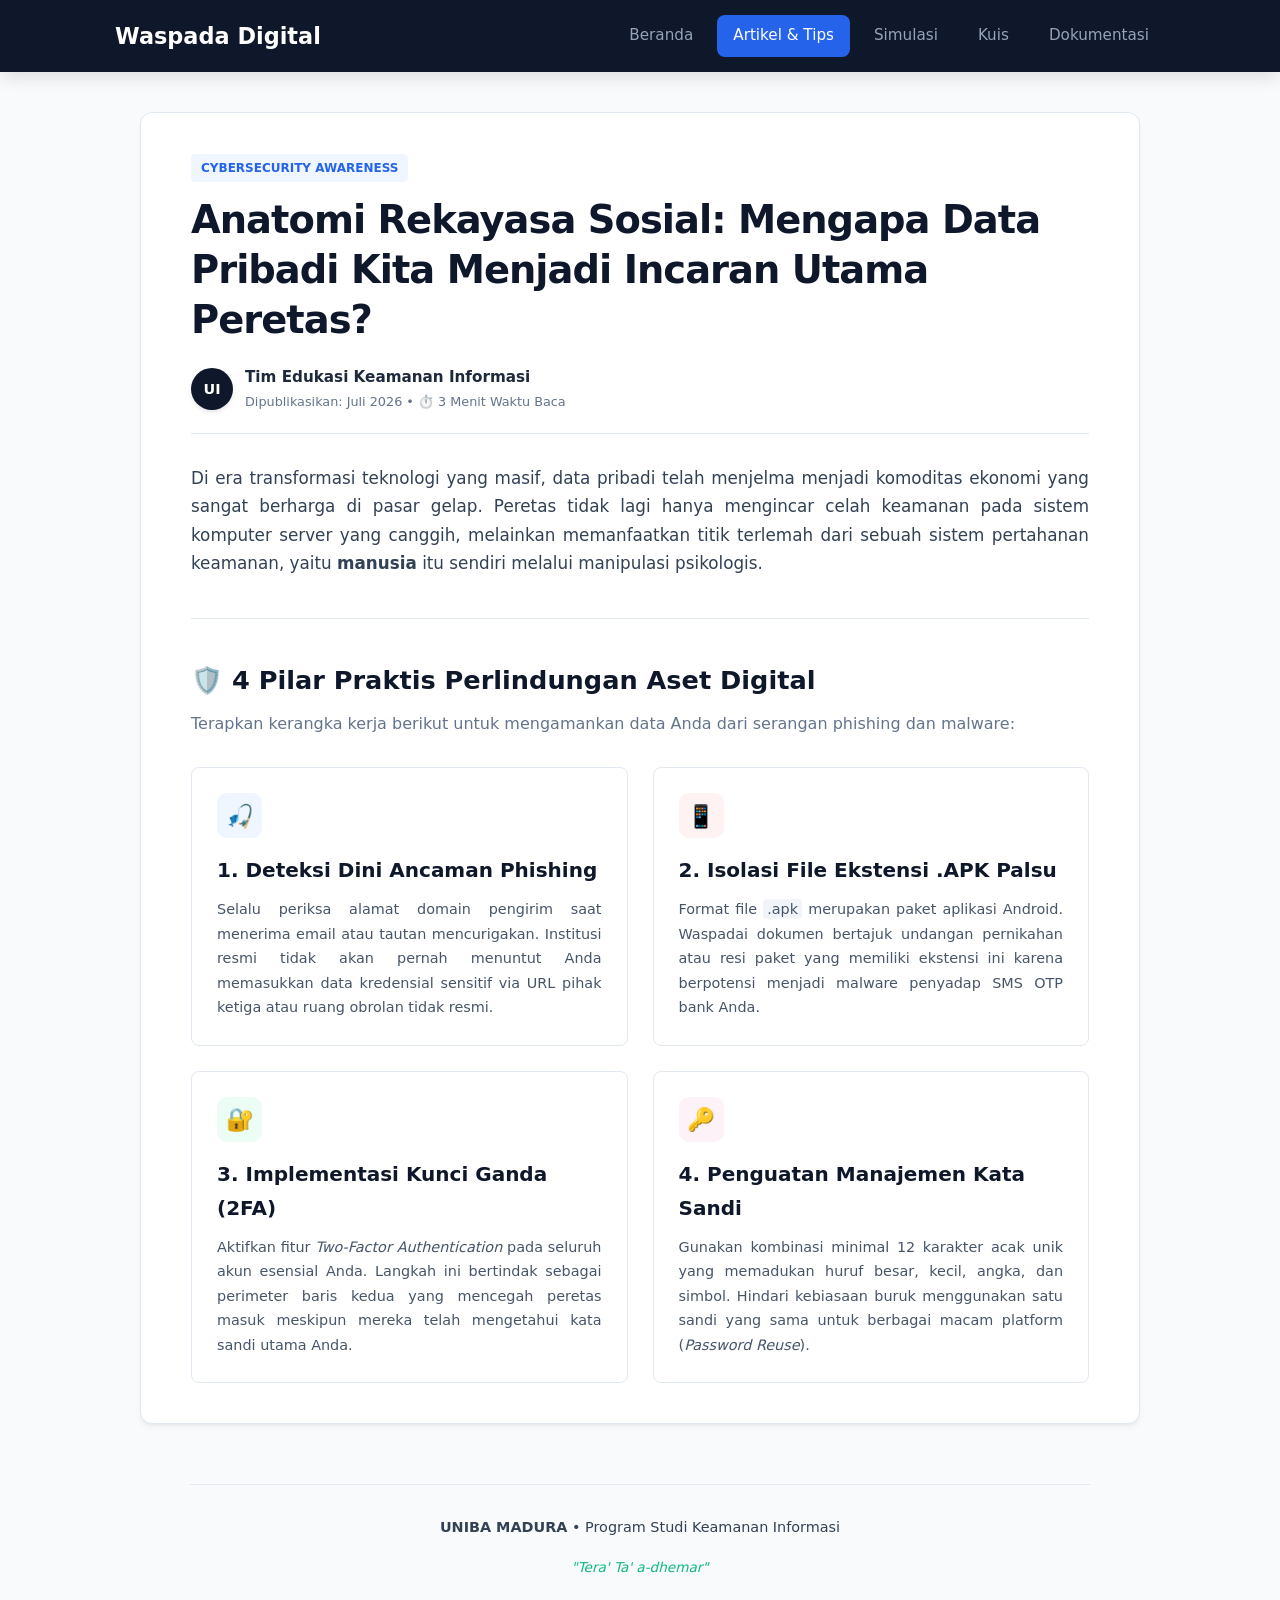
==== artikel.html @ a996fa4a "Add files via upload" ====
<!DOCTYPE html>
<html lang="id">
<head>
    <meta charset="UTF-8">
    <meta name="viewport" content="width=device-width, initial-scale=1.0">
    <title>Artikel Edukasi - Waspada Digital</title>
    <link rel="stylesheet" href="css/style.css">
    <style>
        /* Gaya tambahan khusus untuk detail ornamen artikel */
        .author-box {
            display: flex;
            align-items: center;
            gap: 12px;
            margin: 20px 0 30px 0;
            padding-bottom: 20px;
            border-bottom: 1px solid var(--border-color);
        }
        .author-avatar {
            width: 42px;
            height: 42px;
            background: var(--primary);
            color: white;
            border-radius: 50%;
            display: flex;
            align-items: center;
            justify-content: center;
            font-weight: 700;
            font-size: 0.9rem;
            box-shadow: 0 2px 4px rgba(0,0,0,0.1);
        }
        .author-info h5 {
            margin: 0;
            color: var(--text-main);
            font-size: 0.95rem;
            font-weight: 600;
        }
        .author-info p {
            margin: 0;
            color: var(--text-muted);
            font-size: 0.8rem;
        }
        .badge-category {
            background-color: #eff6ff;
            color: var(--accent);
            padding: 4px 10px;
            border-radius: 4px;
            font-size: 0.75rem;
            font-weight: 600;
            display: inline-block;
            margin-bottom: 8px;
        }
        .icon-circle {
            width: 45px;
            height: 45px;
            border-radius: 10px;
            display: flex;
            align-items: center;
            justify-content: center;
            font-size: 1.4rem;
            margin-bottom: 15px;
        }
    </style>
</head>
<body>

    <header>
        <div class="nav-container">
            <h2>Waspada Digital</h2>
            <nav>
                <a href="index.html">Beranda</a>
                <a href="artikel.html" class="active">Artikel & Tips</a>
                <a href="simulasi.html">Simulasi</a>
                <a href="kuis.html">Kuis</a>
                <a href="dokumentasi.html">Dokumentasi</a>
            </nav>
        </div>
    </header>

    <main style="max-width: 1000px; padding: 40px 50px;">
        
        <!-- Header Artikel Utama -->
        <span class="badge-category">CYBERSECURITY AWARENESS</span>
        <h1 style="font-size: 2.4rem; line-height: 1.3; margin-top: 5px;">
            Anatomi Rekayasa Sosial: Mengapa Data Pribadi Kita Menjadi Incaran Utama Peretas?
        </h1>

        <!-- Poin No 1: Profil Kreator / Penulis / Author Meta Card -->
        <div class="author-box">
            <div class="author-avatar">UI</div> <!-- Inisial Kampus / Penulis -->
            <div class="author-info">
                <h5>Tim Edukasi Keamanan Informasi</h5>
                <p>Dipublikasikan: Juli 2026 &bull; ⏱️ 3 Menit Waktu Baca</p>
            </div>
        </div>

        <p style="text-align: justify; font-size: 1.05rem; color: #334155; margin-bottom: 25px;">
            Di era transformasi teknologi yang masif, data pribadi telah menjelma menjadi komoditas ekonomi yang sangat berharga di pasar gelap. Peretas tidak lagi hanya mengincar celah keamanan pada sistem komputer server yang canggih, melainkan memanfaatkan titik terlemah dari sebuah sistem pertahanan keamanan, yaitu <b>manusia</b> itu sendiri melalui manipulasi psikologis.
        </p>

        <hr style="margin: 40px 0;">

        <h2 style="font-size: 1.6rem; margin-bottom: 8px;">🛡️ 4 Pilar Praktis Perlindungan Aset Digital</h2>
        <p style="color: var(--text-muted); margin-bottom: 30px;">Terapkan kerangka kerja berikut untuk mengamankan data Anda dari serangan phishing dan malware:</p>

        <!-- Grid Tips dengan Sentuhan Ornamen Ikon Visual Medsos Modern -->
        <div class="tips-grid" style="display: grid; grid-template-columns: repeat(auto-fit, minmax(400px, 1fr)); gap: 25px;">
            
            <!-- Kartu 1 -->
            <div class="card" style="display: flex; flex-direction: column; justify-content: space-between;">
                <div>
                    <div class="icon-circle" style="background-color: #eff6ff; color: #2563eb;">🎣</div>
                    <h3 style="margin-bottom: 10px;">1. Deteksi Dini Ancaman Phishing</h3>
                    <p style="font-size: 0.9rem; text-align: justify; color: #475569; margin: 0;">
                        Selalu periksa alamat domain pengirim saat menerima email atau tautan mencurigakan. Institusi resmi tidak akan pernah menuntut Anda memasukkan data kredensial sensitif via URL pihak ketiga atau ruang obrolan tidak resmi.
                    </p>
                </div>
            </div>

            <!-- Kartu 2 -->
            <div class="card" style="display: flex; flex-direction: column; justify-content: space-between;">
                <div>
                    <div class="icon-circle" style="background-color: #fef2f2; color: #dc2626;">📱</div>
                    <h3 style="margin-bottom: 10px;">2. Isolasi File Ekstensi .APK Palsu</h3>
                    <p style="font-size: 0.9rem; text-align: justify; color: #475569; margin: 0;">
                        Format file <code style="background: #f1f5f9; padding: 2px 4px; border-radius: 4px;">.apk</code> merupakan paket aplikasi Android. Waspadai dokumen bertajuk undangan pernikahan atau resi paket yang memiliki ekstensi ini karena berpotensi menjadi malware penyadap SMS OTP bank Anda.
                    </p>
                </div>
            </div>

            <!-- Kartu 3 -->
            <div class="card" style="display: flex; flex-direction: column; justify-content: space-between;">
                <div>
                    <div class="icon-circle" style="background-color: #ecfdf5; color: #059669;">🔐</div>
                    <h3 style="margin-bottom: 10px;">3. Implementasi Kunci Ganda (2FA)</h3>
                    <p style="font-size: 0.9rem; text-align: justify; color: #475569; margin: 0;">
                        Aktifkan fitur <i>Two-Factor Authentication</i> pada seluruh akun esensial Anda. Langkah ini bertindak sebagai perimeter baris kedua yang mencegah peretas masuk meskipun mereka telah mengetahui kata sandi utama Anda.
                    </p>
                </div>
            </div>

            <!-- Kartu 4 -->
            <div class="card" style="display: flex; flex-direction: column; justify-content: space-between;">
                <div>
                    <div class="icon-circle" style="background-color: #fdf2f8; color: #db2777;">🔑</div>
                    <h3 style="margin-bottom: 10px;">4. Penguatan Manajemen Kata Sandi</h3>
                    <p style="font-size: 0.9rem; text-align: justify; color: #475569; margin: 0;">
                        Gunakan kombinasi minimal 12 karakter acak unik yang memadukan huruf besar, kecil, angka, dan simbol. Hindari kebiasaan buruk menggunakan satu sandi yang sama untuk berbagai macam platform (<i>Password Reuse</i>).
                    </p>
                </div>
            </div>

        </div>
    </main>

    <footer>
        <p><b>UNIBA MADURA</b> &bull; Program Studi Keamanan Informasi</p>
        <p style="font-style: italic; color: var(--success); font-size: 0.85rem; margin-top: 5px;">"Tera' Ta' a-dhemar"</p>
    </footer>

</body>
</html>
---- css/style.css ----
/* --- Core Variables & Design Tokens --- */
:root {
    --bg-primary: #f8fafc;
    --bg-surface: #ffffff;
    --text-main: #1e293b;
    --text-muted: #64748b;
    --primary: #0f172a;       /* Deep Slate/Navy */
    --accent: #2563eb;        /* Electric Blue */
    --success: #10b981;       /* Emerald Green */
    --danger: #ef4444;        /* Crimson Red */
    --border-color: #e2e8f0;
    --radius-lg: 12px;
    --radius-md: 8px;
    --shadow: 0 4px 6px -1px rgb(0 0 0 / 0.05), 0 2px 4px -2px rgb(0 0 0 / 0.05);
    --transition: all 0.25s cubic-bezier(0.4, 0, 0.2, 1);
}

/* --- Base Reset --- */
* {
    margin: 0;
    padding: 0;
    box-sizing: border-box;
    font-family: 'Inter', system-ui, -apple-system, sans-serif;
}

body {
    background-color: var(--bg-primary);
    color: var(--text-main);
    line-height: 1.7;
    padding-bottom: 60px;
}

/* --- Header & Navigation (Proper Navbar) --- */
header {
    background-color: var(--primary);
    padding: 0;
    position: sticky;
    top: 0;
    z-index: 100;
    box-shadow: 0 10px 15px -3px rgb(0 0 0 / 0.1);
}

.nav-container {
    max-width: 1100px;
    margin: 0 auto;
    display: flex;
    justify-content: space-between;
    align-items: center;
    padding: 15px 25px;
}

header h2 {
    color: #ffffff;
    font-size: 1.4rem;
    font-weight: 700;
    margin: 0;
}

nav {
    display: flex;
    gap: 8px;
}

nav a {
    color: #94a3b8;
    text-decoration: none;
    font-size: 0.95rem;
    font-weight: 500;
    padding: 8px 16px;
    border-radius: var(--radius-md);
    transition: var(--transition);
}

nav a:hover {
    color: #ffffff;
    background-color: rgba(255, 255, 255, 0.05);
}

/* Penanda halaman aktif */
nav a.active, nav a b {
    color: #ffffff !important;
    background-color: var(--accent) !important;
    font-weight: 500;
}

/* --- Layout Main Box (Proper Card Layout) --- */
main {
    background: var(--bg-surface);
    max-width: 900px;
    margin: 40px auto;
    padding: 40px;
    border-radius: var(--radius-lg);
    border: 1px solid var(--border-color);
    box-shadow: var(--shadow);
}

/* --- Typography & Elements --- */
h1 {
    font-size: 2.2rem;
    font-weight: 800;
    color: var(--primary);
    letter-spacing: -0.025em;
}

h2 {
    font-size: 1.6rem;
    font-weight: 700;
    color: var(--primary);
}

h3 {
    font-size: 1.25rem;
    font-weight: 600;
    color: var(--primary);
}

p {
    color: #334155;
    margin-bottom: 1rem;
}

hr {
    border: 0;
    height: 1px;
    background: var(--border-color);
    margin: 30px 0;
}

/* --- Buttons & UI Controls --- */
button, .btn {
    display: inline-block;
    background-color: var(--accent);
    color: #ffffff;
    padding: 12px 24px;
    font-size: 0.95rem;
    font-weight: 600;
    border: none;
    border-radius: var(--radius-md);
    cursor: pointer;
    transition: var(--transition);
    text-decoration: none;
    box-shadow: 0 4px 6px -1px rgba(37, 99, 235, 0.2);
}

button:hover, .btn:hover {
    transform: translateY(-2px);
    box-shadow: 0 10px 15px -3px rgba(37, 99, 235, 0.3);
    filter: brightness(1.1);
}

button:active, .btn:active {
    transform: translateY(0);
}

/* --- Grid System & Features (Untuk Beranda & Tips) --- */
.features-grid, .tips-grid {
    display: grid;
    grid-template-columns: repeat(auto-fit, minmax(250px, 11fr));
    gap: 20px;
    margin-top: 25px;
}

.card {
    background: var(--bg-surface);
    padding: 25px;
    border: 1px solid var(--border-color);
    border-radius: var(--radius-md);
    transition: var(--transition);
}

.card:hover {
    transform: translateY(-4px);
    box-shadow: 0 20px 25px -5px rgb(0 0 0 / 0.05);
    border-color: #cbd5e1;
}

/* --- Footer --- */
footer {
    max-width: 900px;
    margin: 60px auto 0 auto;
    padding: 30px 20px;
    border-top: 1px solid var(--border-color);
    text-align: center;
    color: var(--text-muted);
    font-size: 0.9rem;
}

/* --- Responsive Layout Breakpoints --- */
@media (max-width: 768px) {
    .nav-container {
        flex-direction: column;
        gap: 15px;
    }
    
    main {
        margin: 20px;
        padding: 20px;
    }
    
    nav {
        width: 100%;
        justify-content: center;
        flex-wrap: wrap;
    }
}

.option-btn {
    display: block;
    width: 100%;
    padding: 14px 20px;
    margin: 12px 0;
    background: #ffffff;
    border: 2px solid #e2e8f0;
    border-radius: 8px;
    text-align: left;
    font-size: 1rem;
    color: #1e293b; /* <--- TAMBAHKAN BARIS INI AGAR TEKS WARNA GELAP */
    cursor: pointer;
    transition: all 0.2s ease;
}
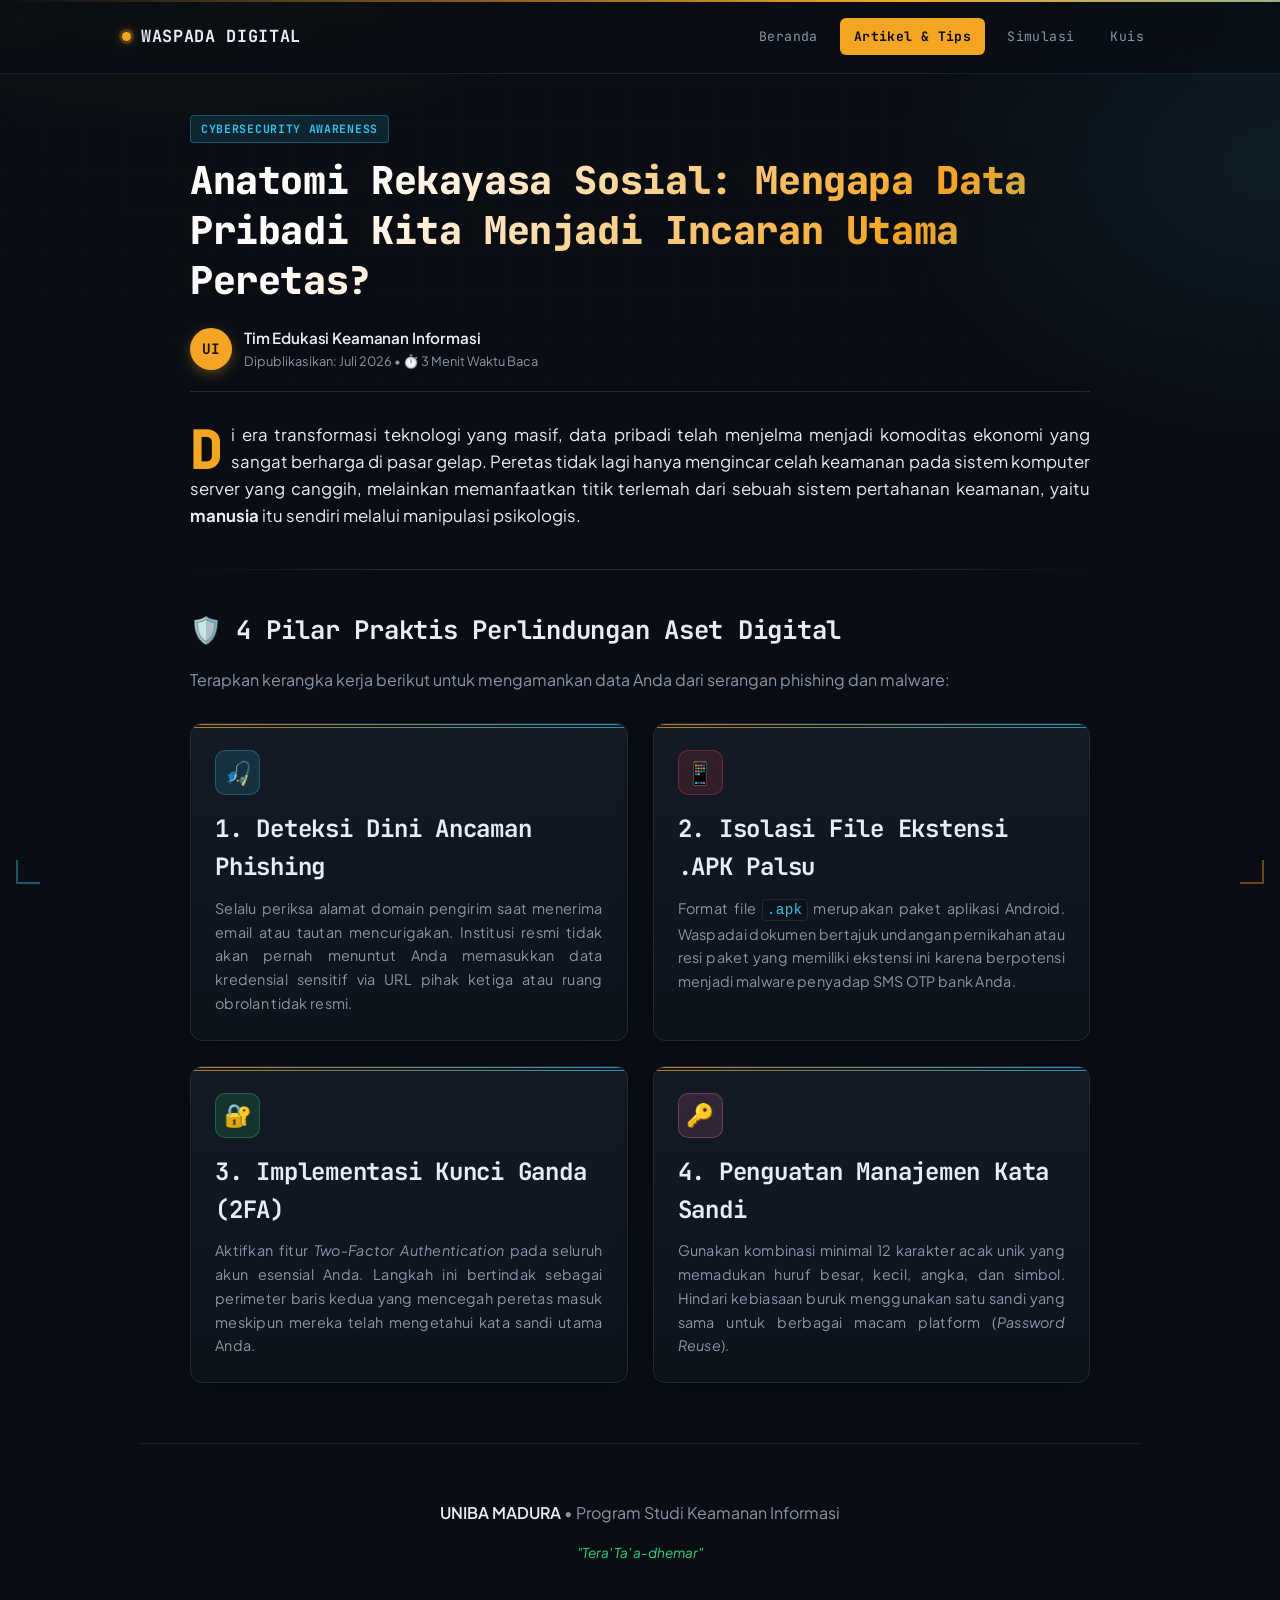
==== commit 66ce209a: "Update artikel.html" ====
--- a/artikel.html
+++ b/artikel.html
@@ -4,8 +4,535 @@
     <meta charset="UTF-8">
     <meta name="viewport" content="width=device-width, initial-scale=1.0">
     <title>Artikel Edukasi - Waspada Digital</title>
-    <link rel="stylesheet" href="css/style.css">
-    <style>
+        <style>
+/* ====== Base site styles (embedded for guaranteed rendering) ====== */
+/* ==========================================================================
+   Waspada Digital — Security Awareness Platform
+   Design language: Security Operations Center at night.
+   Near-black backdrop, amber alert accent, cyan "signal" accent,
+   monospace display type for a terminal/log-console feel.
+   ========================================================================== */
+
+@import url('https://fonts.googleapis.com/css2?family=JetBrains+Mono:wght@400;500;600;700;800&family=Plus+Jakarta+Sans:wght@400;500;600;700;800&display=swap');
+
+:root {
+  /* -- Color tokens -- */
+  --bg: #0a0e14;
+  --bg-elevated: #10151d;
+  --bg-card: #131a24;
+  --bg-soft: #0d131b;
+
+  --text: #e7edf5;
+  --text-muted: #8896a8;
+  --text-faint: #5b6779;
+
+  --primary: #f5a524;      /* amber — alert / signature accent */
+  --primary-dim: #b9791a;
+  --accent: #35c1ea;       /* cyan — "digital signal" */
+  --danger: #ef4459;
+  --success: #2fd47c;
+
+  --border-color: #202938;
+  --border-soft: #182130;
+
+  --radius-sm: 6px;
+  --radius-md: 12px;
+  --radius-lg: 20px;
+
+  --font-display: 'JetBrains Mono', ui-monospace, monospace;
+  --font-body: 'Plus Jakarta Sans', -apple-system, BlinkMacSystemFont, 'Segoe UI', sans-serif;
+
+  --shadow-glow: 0 0 0 1px rgba(245, 165, 36, 0.12), 0 12px 40px -12px rgba(0, 0, 0, 0.6);
+  --shadow-card: 0 1px 0 rgba(255, 255, 255, 0.03) inset, 0 10px 30px -14px rgba(0, 0, 0, 0.7);
+
+  /* aliases used by page-specific inline style blocks */
+  --text-main: var(--text);
+  --text-secondary: var(--text-muted);
+}
+
+@media (prefers-reduced-motion: reduce) {
+  *, *::before, *::after {
+    animation-duration: 0.001ms !important;
+    animation-iteration-count: 1 !important;
+    transition-duration: 0.001ms !important;
+    scroll-behavior: auto !important;
+  }
+}
+
+* { box-sizing: border-box; }
+
+html { scroll-behavior: smooth; }
+
+body {
+  margin: 0;
+  background:
+    radial-gradient(ellipse 900px 500px at 15% -10%, rgba(245, 165, 36, 0.10), transparent 60%),
+    radial-gradient(ellipse 700px 500px at 100% 10%, rgba(53, 193, 234, 0.08), transparent 55%),
+    linear-gradient(var(--bg), var(--bg));
+  background-color: var(--bg);
+  color: var(--text);
+  font-family: var(--font-body);
+  font-size: 16px;
+  line-height: 1.6;
+  -webkit-font-smoothing: antialiased;
+  position: relative;
+}
+
+/* faint circuit-grid texture */
+body::before {
+  content: "";
+  position: fixed;
+  inset: 0;
+  pointer-events: none;
+  z-index: 0;
+  opacity: 0.35;
+  background-image:
+    linear-gradient(rgba(148, 163, 184, 0.045) 1px, transparent 1px),
+    linear-gradient(90deg, rgba(148, 163, 184, 0.045) 1px, transparent 1px);
+  background-size: 42px 42px;
+  mask-image: radial-gradient(ellipse 90% 60% at 50% 0%, black 40%, transparent 100%);
+}
+
+/* HUD corner-bracket frame — the page's signature element, evokes a live
+   monitoring console watching over the content */
+body::after {
+  content: "";
+  position: fixed;
+  inset: 16px;
+  pointer-events: none;
+  z-index: 3;
+  opacity: 0.4;
+  background-repeat: no-repeat;
+  background-image:
+    linear-gradient(var(--primary), var(--primary)), linear-gradient(var(--primary), var(--primary)),
+    linear-gradient(var(--accent), var(--accent)),  linear-gradient(var(--accent), var(--accent)),
+    linear-gradient(var(--accent), var(--accent)),  linear-gradient(var(--accent), var(--accent)),
+    linear-gradient(var(--primary), var(--primary)), linear-gradient(var(--primary), var(--primary));
+  background-size:
+    24px 2px, 2px 24px,
+    24px 2px, 2px 24px,
+    24px 2px, 2px 24px,
+    24px 2px, 2px 24px;
+  background-position:
+    top left, top left,
+    top right, top right,
+    bottom left, bottom left,
+    bottom right, bottom right;
+}
+
+@media (max-width: 640px) {
+  body::after { display: none; }
+}
+
+h1, h2, h3, h4, h5, h6 {
+  font-family: var(--font-display);
+  font-weight: 700;
+  letter-spacing: -0.01em;
+  color: var(--text);
+  margin: 0 0 0.5em 0;
+}
+
+p { color: var(--text-muted); }
+
+a { color: var(--accent); }
+
+a:focus-visible,
+button:focus-visible,
+input:focus-visible {
+  outline: 2px solid var(--primary);
+  outline-offset: 3px;
+  border-radius: 4px;
+}
+
+hr {
+  border: none;
+  height: 1px;
+  margin: 40px 0;
+  background: linear-gradient(90deg, transparent, var(--border-color) 20%, var(--border-color) 80%, transparent);
+}
+
+/* ==========================================================================
+   Header / Nav
+   ========================================================================== */
+
+header {
+  position: sticky;
+  top: 0;
+  z-index: 100;
+  background: rgba(10, 14, 20, 0.78);
+  backdrop-filter: blur(14px) saturate(140%);
+  -webkit-backdrop-filter: blur(14px) saturate(140%);
+  border-bottom: 1px solid var(--border-soft);
+  overflow: hidden;
+}
+
+header::before {
+  content: "";
+  position: absolute;
+  top: 0; left: 0; right: 0;
+  height: 2px;
+  background: linear-gradient(90deg, transparent, var(--primary) 35%, var(--accent) 65%, transparent);
+  background-size: 200% 100%;
+  animation: scan-sweep 7s linear infinite;
+}
+
+@keyframes scan-sweep {
+  0% { background-position: 160% 0; }
+  100% { background-position: -60% 0; }
+}
+
+.nav-container {
+  max-width: 1100px;
+  margin: 0 auto;
+  padding: 18px 32px;
+  display: flex;
+  align-items: center;
+  justify-content: space-between;
+  gap: 24px;
+  flex-wrap: wrap;
+}
+
+header h2 {
+  font-size: 1.05rem;
+  letter-spacing: 0.04em;
+  text-transform: uppercase;
+  margin: 0;
+  display: flex;
+  align-items: center;
+  gap: 10px;
+}
+
+header h2::before {
+  content: "";
+  width: 9px;
+  height: 9px;
+  border-radius: 50%;
+  background: var(--primary);
+  box-shadow: 0 0 0 3px rgba(245, 165, 36, 0.18), 0 0 10px rgba(245, 165, 36, 0.7);
+  flex-shrink: 0;
+}
+
+nav {
+  display: flex;
+  gap: 8px;
+  flex-wrap: wrap;
+}
+
+nav a {
+  color: var(--text-muted);
+  text-decoration: none;
+  font-family: var(--font-display);
+  font-size: 0.82rem;
+  letter-spacing: 0.03em;
+  padding: 8px 14px;
+  border-radius: var(--radius-sm);
+  transition: color 0.18s ease, background-color 0.18s ease;
+}
+
+nav a:hover { color: var(--text); background: rgba(255, 255, 255, 0.04); }
+
+nav a.active {
+  color: var(--bg);
+  background: var(--primary);
+  font-weight: 700;
+}
+
+/* ==========================================================================
+   Main / Hero
+   ========================================================================== */
+
+main {
+  position: relative;
+  z-index: 1;
+  max-width: 1000px;
+  margin: 0 auto;
+  padding: 50px;
+}
+
+main > div:first-child {
+  padding-top: 24px;
+}
+
+main > div:first-child span {
+  background: rgba(239, 68, 89, 0.12) !important;
+  color: #ff8a9a !important;
+  border: 1px solid rgba(239, 68, 89, 0.35);
+  font-family: var(--font-display) !important;
+  letter-spacing: 0.06em;
+  animation: pulse-badge 2.4s ease-in-out infinite;
+}
+
+@keyframes pulse-badge {
+  0%, 100% { box-shadow: 0 0 0 0 rgba(239, 68, 89, 0.25); }
+  50% { box-shadow: 0 0 0 6px rgba(239, 68, 89, 0); }
+}
+
+main h1 {
+  font-size: 2.65rem;
+  font-weight: 800;
+  background: linear-gradient(135deg, #fff 20%, var(--primary) 75%, var(--accent) 120%);
+  -webkit-background-clip: text;
+  background-clip: text;
+  -webkit-text-fill-color: transparent;
+  text-shadow: 0 0 60px rgba(245, 165, 36, 0.15);
+}
+
+main > div:first-child > p {
+  font-family: var(--font-body);
+  color: var(--text-muted) !important;
+}
+
+.btn {
+  display: inline-flex;
+  align-items: center;
+  gap: 8px;
+  background: linear-gradient(135deg, var(--primary), var(--primary-dim));
+  color: #16110a !important;
+  text-decoration: none;
+  font-family: var(--font-display);
+  font-weight: 700;
+  letter-spacing: 0.02em;
+  border-radius: var(--radius-sm);
+  box-shadow: 0 10px 30px -8px rgba(245, 165, 36, 0.45);
+  transition: transform 0.18s ease, box-shadow 0.18s ease, filter 0.18s ease;
+  animation: btn-glow 2.8s ease-in-out infinite;
+}
+
+@keyframes btn-glow {
+  0%, 100% { box-shadow: 0 10px 30px -8px rgba(245, 165, 36, 0.45), 0 0 0 0 rgba(245, 165, 36, 0.25); }
+  50% { box-shadow: 0 10px 30px -8px rgba(245, 165, 36, 0.45), 0 0 24px 4px rgba(245, 165, 36, 0.2); }
+}
+
+.btn:hover {
+  transform: translateY(-2px);
+  filter: brightness(1.06);
+  box-shadow: 0 14px 36px -8px rgba(245, 165, 36, 0.6);
+}
+
+.btn:active { transform: translateY(0); }
+
+/* ==========================================================================
+   Stat tiles (inline-styled grid — themed via variables + selector overrides)
+   ========================================================================== */
+
+main > div[style*="grid-template-columns"] > div {
+  background: linear-gradient(180deg, var(--bg-card), var(--bg-soft)) !important;
+  border: 1px solid var(--border-color) !important;
+  border-radius: var(--radius-md) !important;
+  box-shadow: var(--shadow-card);
+  transition: transform 0.2s ease, border-color 0.2s ease;
+  position: relative;
+  overflow: hidden;
+}
+
+main > div[style*="grid-template-columns"] > div::before {
+  content: "";
+  position: absolute;
+  top: 0; left: 0; right: 0;
+  height: 2px;
+  background: linear-gradient(90deg, var(--primary), var(--accent));
+  opacity: 0.7;
+}
+
+main > div[style*="grid-template-columns"] > div:hover {
+  transform: translateY(-3px);
+  border-color: rgba(245, 165, 36, 0.35) !important;
+}
+
+main > div[style*="grid-template-columns"] h2 {
+  font-size: 2.1rem !important;
+  font-family: var(--font-display);
+}
+
+main > div[style*="grid-template-columns"] p {
+  color: var(--text-muted) !important;
+  letter-spacing: 0.02em;
+}
+
+/* section intro (Alur Laboratorium) */
+h3 { font-size: 1.5rem; }
+
+main > p[style*="text-align: center"] {
+  color: var(--text-muted) !important;
+}
+
+/* ==========================================================================
+   Feature cards
+   ========================================================================== */
+
+.features-grid {
+  display: grid;
+  grid-template-columns: repeat(auto-fit, minmax(220px, 1fr));
+  gap: 20px;
+}
+
+.card {
+  background: var(--bg-card);
+  border: 1px solid var(--border-color);
+  border-radius: var(--radius-md);
+  padding: 26px 24px 24px;
+  box-shadow: var(--shadow-card);
+  transition: transform 0.22s ease, box-shadow 0.22s ease, border-color 0.22s ease;
+  position: relative;
+  isolation: isolate;
+}
+
+.card::before {
+  content: "";
+  position: absolute;
+  inset: -1px;
+  border-radius: inherit;
+  padding: 1px;
+  background: linear-gradient(135deg, var(--primary), var(--accent));
+  -webkit-mask: linear-gradient(#000 0 0) content-box, linear-gradient(#000 0 0);
+  -webkit-mask-composite: xor;
+  mask-composite: exclude;
+  opacity: 0;
+  transition: opacity 0.25s ease;
+  z-index: -1;
+  pointer-events: none;
+}
+
+.card:hover::before { opacity: 1; }
+
+.card:hover {
+  transform: translateY(-5px);
+  box-shadow: 0 24px 50px -18px rgba(0, 0, 0, 0.8), 0 0 30px -10px rgba(245, 165, 36, 0.25);
+  border-color: rgba(255, 255, 255, 0.14);
+}
+
+.card h4 {
+  font-family: var(--font-display);
+  font-size: 1.05rem !important;
+}
+
+.card p {
+  color: var(--text-muted) !important;
+  line-height: 1.65;
+}
+
+.card a {
+  display: inline-flex;
+  align-items: center;
+  gap: 4px;
+  font-family: var(--font-display);
+  transition: gap 0.18s ease;
+}
+
+.card a:hover { gap: 8px; }
+
+/* ==========================================================================
+   Footer
+   ========================================================================== */
+
+footer {
+  max-width: 1000px;
+  margin: 20px auto 0;
+  padding: 40px 32px 56px;
+  text-align: center;
+  border-top: 1px solid var(--border-soft);
+  position: relative;
+  z-index: 1;
+}
+
+footer p { color: var(--text-muted); }
+
+footer p b { color: var(--text); font-weight: 600; }
+
+footer p[style*="color: var(--primary)"] {
+  color: var(--primary) !important;
+  font-family: var(--font-display);
+}
+
+footer p[style*="letter-spacing: 1px"] {
+  font-family: var(--font-display) !important;
+  color: var(--text) !important;
+  font-size: 0.95rem;
+}
+
+/* ==========================================================================
+   AI Chat Widget
+   ========================================================================== */
+
+#ai-chat-widget { font-family: var(--font-body) !important; }
+
+#chat-toggle-btn {
+  background: linear-gradient(135deg, var(--primary), #d9820f) !important;
+  box-shadow: 0 10px 28px -6px rgba(245, 165, 36, 0.55), 0 0 0 0 rgba(245, 165, 36, 0.5) !important;
+  animation: chat-pulse 2.6s ease-in-out infinite;
+  transition: transform 0.18s ease;
+}
+
+#chat-toggle-btn:hover { transform: scale(1.06); }
+
+@keyframes chat-pulse {
+  0%, 100% { box-shadow: 0 10px 28px -6px rgba(245, 165, 36, 0.55), 0 0 0 0 rgba(245, 165, 36, 0.35); }
+  50% { box-shadow: 0 10px 28px -6px rgba(245, 165, 36, 0.55), 0 0 0 9px rgba(245, 165, 36, 0); }
+}
+
+#chat-window {
+  background: var(--bg-elevated) !important;
+  border: 1px solid var(--border-color) !important;
+  box-shadow: 0 24px 60px -16px rgba(0, 0, 0, 0.85) !important;
+}
+
+#chat-window > div:first-child {
+  background: linear-gradient(135deg, #0d1117, #151b26) !important;
+  border-bottom: 1px solid var(--border-color);
+}
+
+#chat-window > div:first-child p {
+  color: var(--success) !important;
+}
+
+#chat-box {
+  background: var(--bg-soft) !important;
+  scrollbar-width: thin;
+  scrollbar-color: var(--border-color) transparent;
+}
+
+#chat-box::-webkit-scrollbar { width: 6px; }
+#chat-box::-webkit-scrollbar-thumb { background: var(--border-color); border-radius: 3px; }
+
+#chat-box > div {
+  background: var(--bg-card) !important;
+  color: var(--text) !important;
+  border: 1px solid var(--border-soft);
+}
+
+#chat-input {
+  background: var(--bg-soft) !important;
+  border: 1px solid var(--border-color) !important;
+  color: var(--text) !important;
+}
+
+#chat-input::placeholder { color: var(--text-faint); }
+
+#chat-window > div:last-child {
+  background: var(--bg-elevated) !important;
+  border-top: 1px solid var(--border-color) !important;
+}
+
+#chat-window button:not(#chat-toggle-btn):last-child,
+#chat-window > div:last-child button {
+  background: var(--primary) !important;
+  color: #16110a !important;
+}
+
+/* ==========================================================================
+   Responsive
+   ========================================================================== */
+
+@media (max-width: 640px) {
+  main { padding: 32px 20px !important; }
+  main h1 { font-size: 1.85rem !important; }
+  .nav-container { padding: 14px 20px; }
+  footer { padding: 32px 20px 44px; }
+  #chat-window { width: 90vw !important; right: -10px !important; }
+}
+
+/* ====== Page-specific styles ====== */
+
         /* Gaya tambahan khusus untuk detail ornamen artikel */
         .author-box {
             display: flex;
@@ -19,20 +546,23 @@
             width: 42px;
             height: 42px;
             background: var(--primary);
-            color: white;
+            color: #16110a;
             border-radius: 50%;
             display: flex;
             align-items: center;
             justify-content: center;
             font-weight: 700;
             font-size: 0.9rem;
-            box-shadow: 0 2px 4px rgba(0,0,0,0.1);
+            font-family: var(--font-display);
+            box-shadow: 0 4px 14px -2px rgba(245, 165, 36, 0.45);
+            flex-shrink: 0;
         }
         .author-info h5 {
             margin: 0;
             color: var(--text-main);
             font-size: 0.95rem;
             font-weight: 600;
+            font-family: var(--font-body);
         }
         .author-info p {
             margin: 0;
@@ -40,12 +570,15 @@
             font-size: 0.8rem;
         }
         .badge-category {
-            background-color: #eff6ff;
+            background-color: rgba(53, 193, 234, 0.12);
+            border: 1px solid rgba(53, 193, 234, 0.32);
             color: var(--accent);
             padding: 4px 10px;
             border-radius: 4px;
-            font-size: 0.75rem;
-            font-weight: 600;
+            font-size: 0.72rem;
+            font-weight: 700;
+            font-family: var(--font-display);
+            letter-spacing: 0.06em;
             display: inline-block;
             margin-bottom: 8px;
         }
@@ -59,6 +592,53 @@
             font-size: 1.4rem;
             margin-bottom: 15px;
         }
+
+        /* Palet ikon per kategori — menimpa warna terang bawaan inline style
+           dengan versi translusen yang serasi dengan tema gelap */
+        .icon-circle[style*="#eff6ff"] {
+            background-color: rgba(53, 193, 234, 0.14) !important;
+            color: var(--accent) !important;
+            border: 1px solid rgba(53, 193, 234, 0.3);
+        }
+        .icon-circle[style*="#fef2f2"] {
+            background-color: rgba(239, 68, 89, 0.14) !important;
+            color: var(--danger) !important;
+            border: 1px solid rgba(239, 68, 89, 0.3);
+        }
+        .icon-circle[style*="#ecfdf5"] {
+            background-color: rgba(47, 212, 124, 0.14) !important;
+            color: var(--success) !important;
+            border: 1px solid rgba(47, 212, 124, 0.3);
+        }
+        .icon-circle[style*="#fdf2f8"] {
+            background-color: rgba(244, 114, 182, 0.14) !important;
+            color: #f472b6 !important;
+            border: 1px solid rgba(244, 114, 182, 0.3);
+        }
+
+        /* Teks isi artikel — versi terang bawaan diganti agar terbaca di atas latar gelap */
+        p[style*="#334155"] {
+            color: var(--text) !important;
+        }
+        .card p[style*="#475569"] {
+            color: var(--text-muted) !important;
+        }
+        code[style*="#f1f5f9"] {
+            background: var(--bg-soft) !important;
+            color: var(--accent) !important;
+            border: 1px solid var(--border-color);
+        }
+
+        /* Drop cap pada paragraf pembuka — menyasar hanya paragraf lead artikel */
+        main > p[style*="text-align: justify"]::first-letter {
+            font-family: var(--font-display);
+            font-size: 3.4rem;
+            font-weight: 800;
+            color: var(--primary);
+            float: left;
+            line-height: 0.8;
+            margin: 6px 8px 0 0;
+        }
     </style>
 </head>
 <body>
@@ -71,7 +651,7 @@
                 <a href="artikel.html" class="active">Artikel & Tips</a>
                 <a href="simulasi.html">Simulasi</a>
                 <a href="kuis.html">Kuis</a>
-                <a href="dokumentasi.html">Dokumentasi</a>
+                
             </nav>
         </div>
     </header>
@@ -158,4 +738,4 @@
     </footer>
 
 </body>
-</html>+</html>
